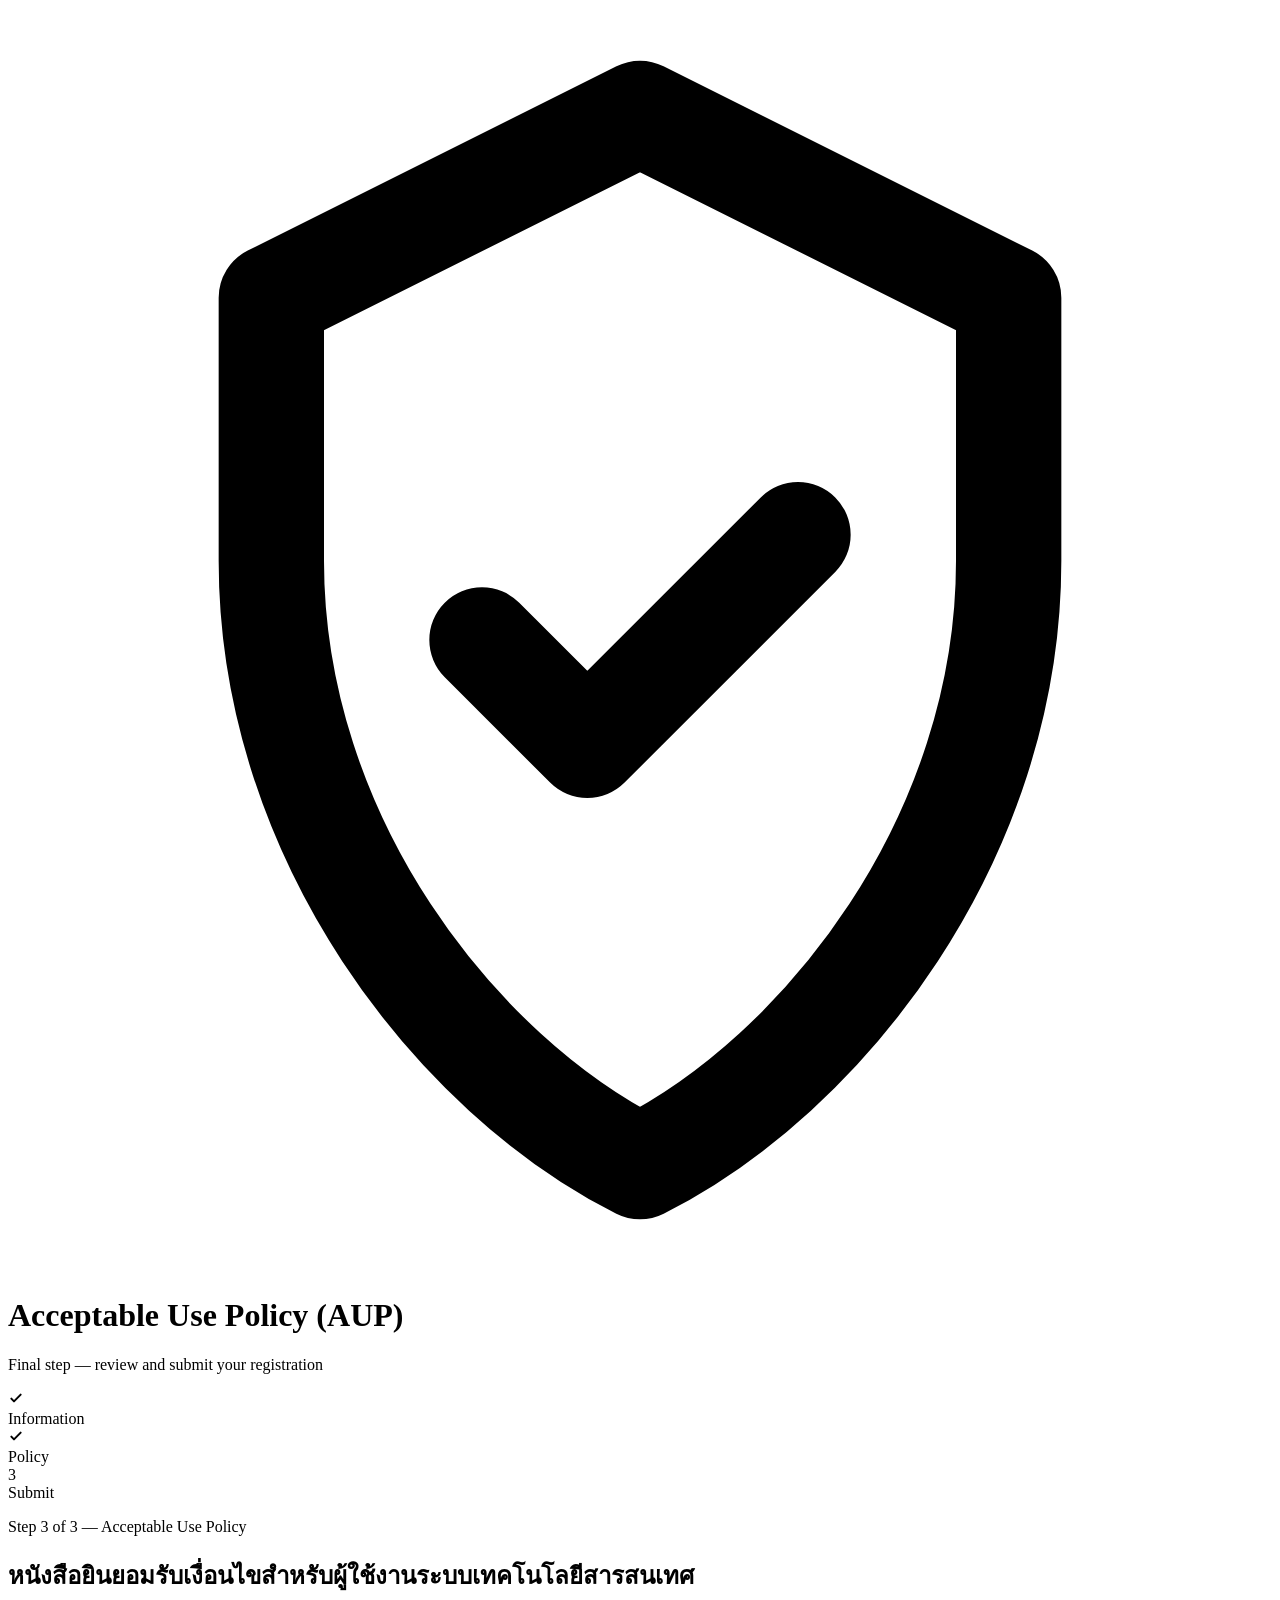
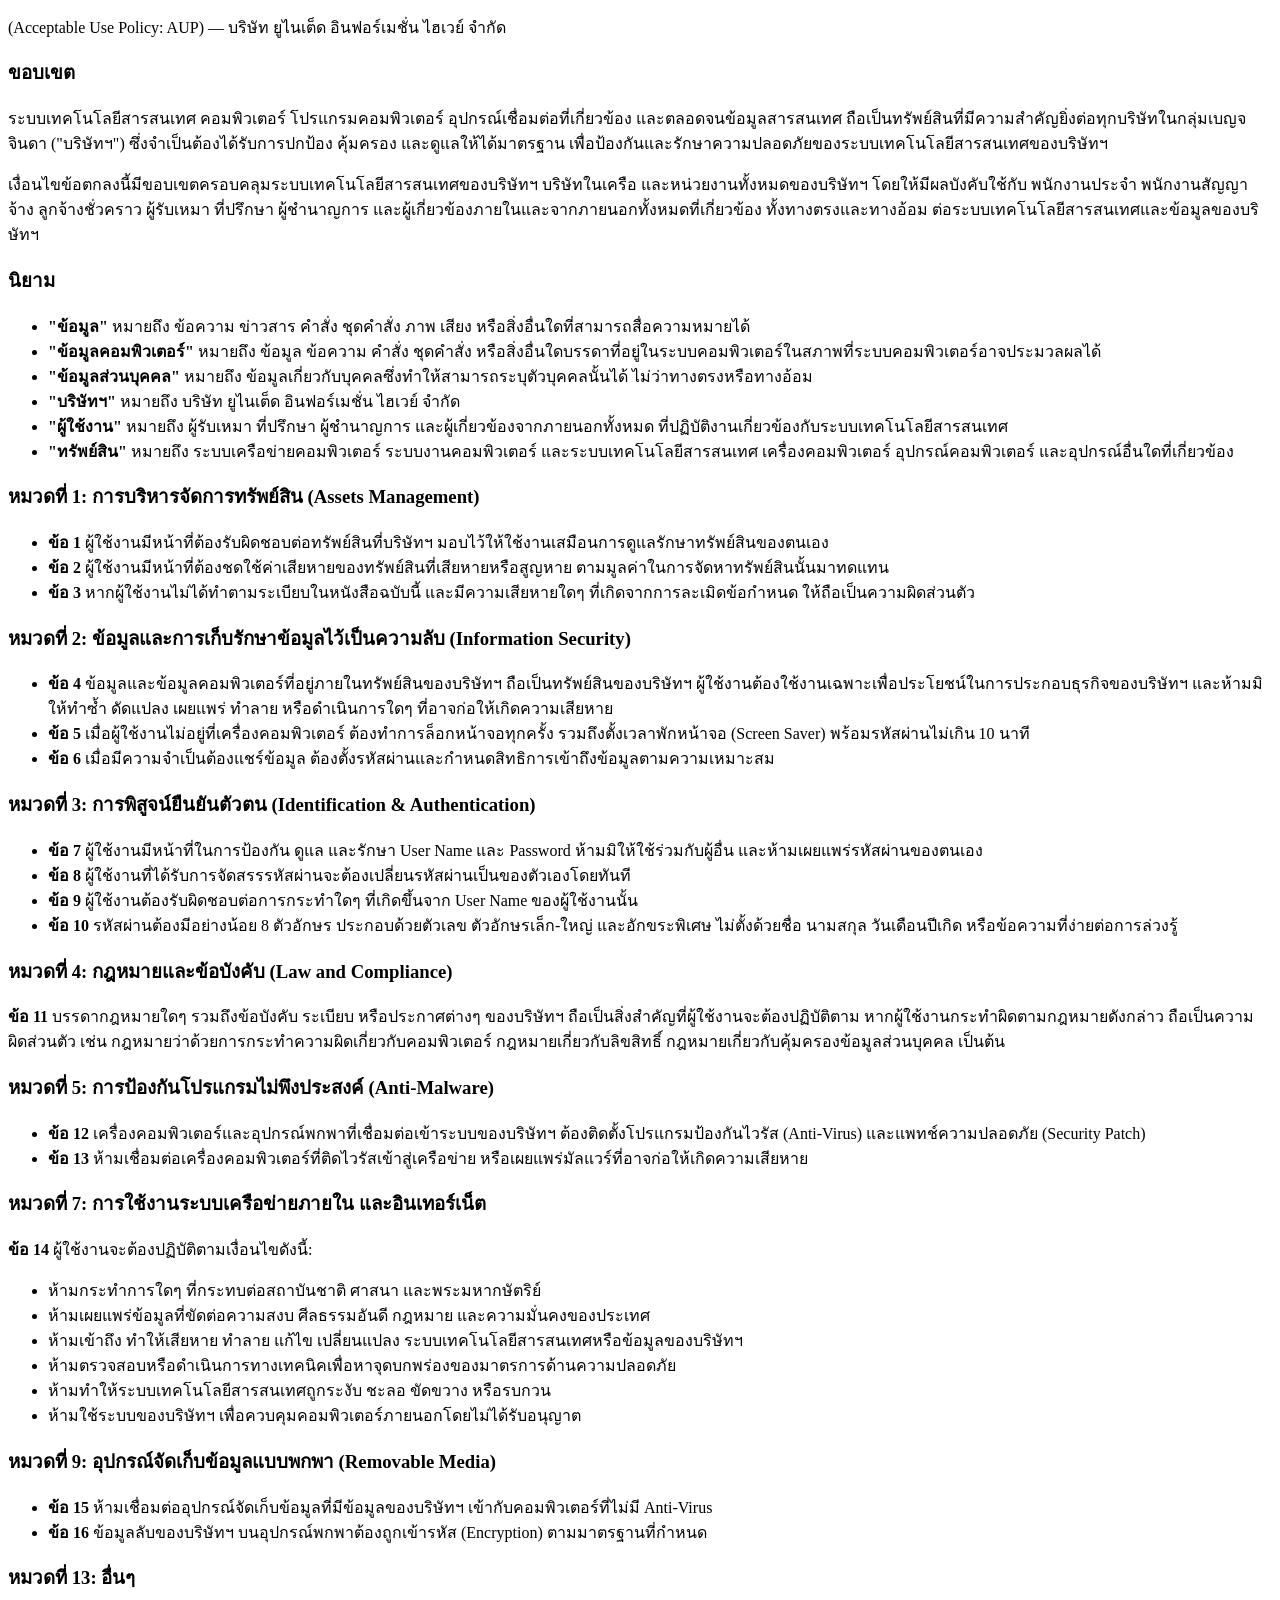
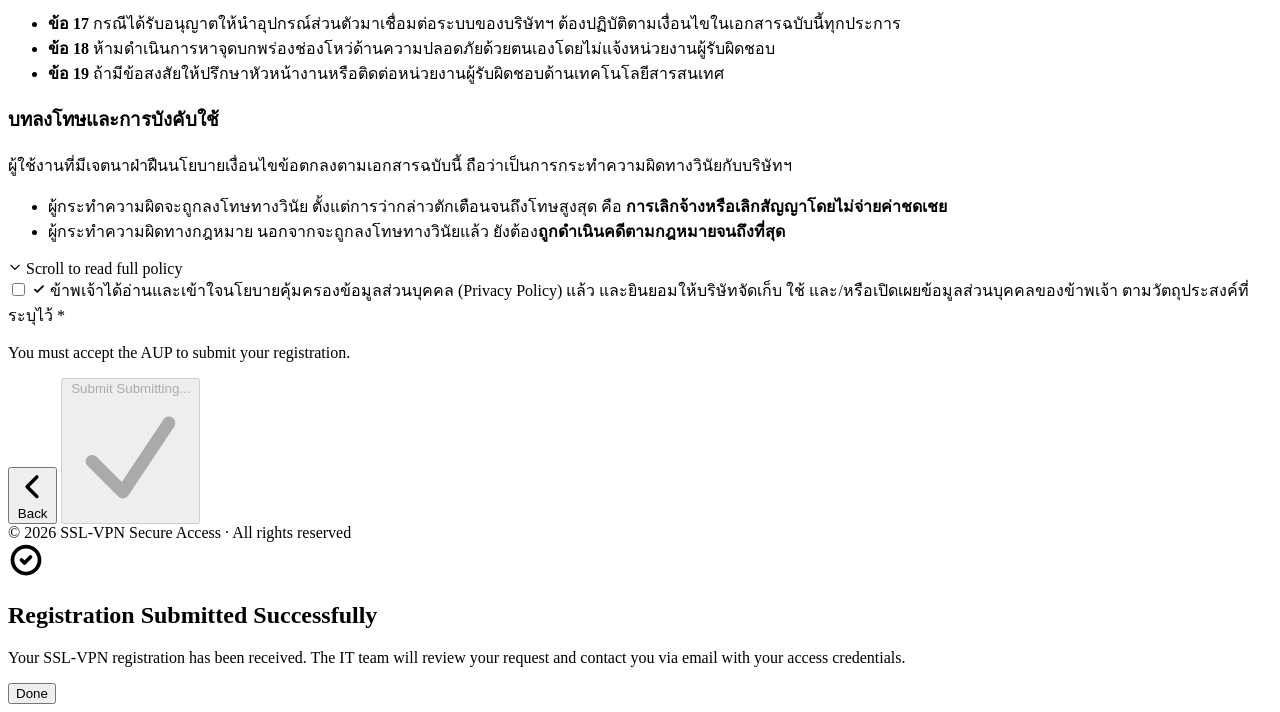
==== page3/index.html @ 798944b6 "feat: update consent text in AUP to include privacy policy acknowledgment" ====
<!DOCTYPE html>
<html lang="en">

<head>
  <meta charset="UTF-8" />
  <meta name="viewport" content="width=device-width, initial-scale=1.0" />
  <meta name="description" content="SSL-VPN Registration - Step 3: Acceptable Use Policy & Submission" />
  <title>Acceptable Use Policy (AUP) — SSL-VPN Registration</title>

  <!-- Google Fonts: Inter for clean corporate typography -->
  <link rel="preconnect" href="https://fonts.googleapis.com" />
  <link rel="preconnect" href="https://fonts.gstatic.com" crossorigin />
  <link href="https://fonts.googleapis.com/css2?family=Inter:wght@400;500;600;700&display=swap" rel="stylesheet" />

  <!-- Shared base stylesheet -->
  <link rel="stylesheet" href="../style.css" />
  <!-- Page 2 styles (reuse completed step, policy box, checkbox, split buttons) -->
  <link rel="stylesheet" href="../page2/page2.css" />
  <!-- Page 3 specific styles -->
  <link rel="stylesheet" href="page3.css" />
</head>

<body>

  <div class="page-wrapper">
    <!-- =====================
         Header / Branding
         ===================== -->
    <header class="form-header">
      <!-- Shield / VPN icon -->
      <div class="form-header__icon" aria-hidden="true">
        <svg xmlns="http://www.w3.org/2000/svg" fill="none" viewBox="0 0 24 24" stroke="currentColor" stroke-width="2">
          <path stroke-linecap="round" stroke-linejoin="round"
            d="M12 2l7 3.5v5c0 5.25-3.5 9.74-7 11.5C8.5 20.24 5 15.75 5 10.5v-5L12 2z" />
          <path stroke-linecap="round" stroke-linejoin="round" d="M9 12l2 2 4-4" />
        </svg>
      </div>
      <h1 class="form-header__title">Acceptable Use Policy (AUP)</h1>
      <p class="form-header__subtitle">Final step — review and submit your registration</p>
    </header>

    <!-- =====================
         Progress Indicator
         ===================== -->
    <nav class="progress" aria-label="Registration progress">
      <!-- Step 1 — Completed -->
      <div class="progress__step">
        <div class="progress__circle progress__circle--completed" aria-label="Step 1 completed">
          <svg xmlns="http://www.w3.org/2000/svg" fill="none" viewBox="0 0 24 24" stroke="currentColor" stroke-width="3"
            width="16" height="16">
            <path stroke-linecap="round" stroke-linejoin="round" d="M5 13l4 4L19 7" />
          </svg>
        </div>
        <span class="progress__label">Information</span>
      </div>

      <div class="progress__connector progress__connector--completed" aria-hidden="true"></div>

      <!-- Step 2 — Completed -->
      <div class="progress__step">
        <div class="progress__circle progress__circle--completed" aria-label="Step 2 completed">
          <svg xmlns="http://www.w3.org/2000/svg" fill="none" viewBox="0 0 24 24" stroke="currentColor" stroke-width="3"
            width="16" height="16">
            <path stroke-linecap="round" stroke-linejoin="round" d="M5 13l4 4L19 7" />
          </svg>
        </div>
        <span class="progress__label">Policy</span>
      </div>

      <div class="progress__connector progress__connector--completed" aria-hidden="true"></div>

      <!-- Step 3 — Active -->
      <div class="progress__step">
        <div class="progress__circle progress__circle--active" aria-current="step">3</div>
        <span class="progress__label progress__label--active">Submit</span>
      </div>
    </nav>

    <!-- =====================
         AUP Card
         ===================== -->
    <main class="card" role="main">
      <p class="card__section-title">Step 3 of 3 — Acceptable Use Policy</p>

      <form id="aupForm" novalidate>

        <!-- Scrollable AUP text area -->
        <div class="policy-box" id="policyBox" tabindex="0" aria-label="Acceptable Use Policy content">

          <h2 class="policy-box__heading">หนังสือยินยอมรับเงื่อนไขสำหรับผู้ใช้งานระบบเทคโนโลยีสารสนเทศ</h2>
          <p class="policy-box__date">(Acceptable Use Policy: AUP) — บริษัท ยูไนเต็ด อินฟอร์เมชั่น ไฮเวย์ จำกัด</p>

          <h3 class="policy-box__subheading">ขอบเขต</h3>
          <p class="policy-box__text">
            ระบบเทคโนโลยีสารสนเทศ คอมพิวเตอร์ โปรแกรมคอมพิวเตอร์ อุปกรณ์เชื่อมต่อที่เกี่ยวข้อง และตลอดจนข้อมูลสารสนเทศ
            ถือเป็นทรัพย์สินที่มีความสำคัญยิ่งต่อทุกบริษัทในกลุ่มเบญจจินดา ("บริษัทฯ") ซึ่งจำเป็นต้องได้รับการปกป้อง
            คุ้มครอง
            และดูแลให้ได้มาตรฐาน เพื่อป้องกันและรักษาความปลอดภัยของระบบเทคโนโลยีสารสนเทศของบริษัทฯ
          </p>
          <p class="policy-box__text">
            เงื่อนไขข้อตกลงนี้มีขอบเขตครอบคลุมระบบเทคโนโลยีสารสนเทศของบริษัทฯ บริษัทในเครือ และหน่วยงานทั้งหมดของบริษัทฯ
            โดยให้มีผลบังคับใช้กับ พนักงานประจำ พนักงานสัญญาจ้าง ลูกจ้างชั่วคราว ผู้รับเหมา ที่ปรึกษา ผู้ชำนาญการ
            และผู้เกี่ยวข้องภายในและจากภายนอกทั้งหมดที่เกี่ยวข้อง ทั้งทางตรงและทางอ้อม
            ต่อระบบเทคโนโลยีสารสนเทศและข้อมูลของบริษัทฯ
          </p>

          <h3 class="policy-box__subheading">นิยาม</h3>
          <ul class="policy-box__list">
            <li><strong>"ข้อมูล"</strong> หมายถึง ข้อความ ข่าวสาร คำสั่ง ชุดคำสั่ง ภาพ เสียง
              หรือสิ่งอื่นใดที่สามารถสื่อความหมายได้</li>
            <li><strong>"ข้อมูลคอมพิวเตอร์"</strong> หมายถึง ข้อมูล ข้อความ คําสั่ง ชุดคําสั่ง
              หรือสิ่งอื่นใดบรรดาที่อยู่ในระบบคอมพิวเตอร์ในสภาพที่ระบบคอมพิวเตอร์อาจประมวลผลได้</li>
            <li><strong>"ข้อมูลส่วนบุคคล"</strong> หมายถึง ข้อมูลเกี่ยวกับบุคคลซึ่งทำให้สามารถระบุตัวบุคคลนั้นได้
              ไม่ว่าทางตรงหรือทางอ้อม</li>
            <li><strong>"บริษัทฯ"</strong> หมายถึง บริษัท ยูไนเต็ด อินฟอร์เมชั่น ไฮเวย์ จำกัด</li>
            <li><strong>"ผู้ใช้งาน"</strong> หมายถึง ผู้รับเหมา ที่ปรึกษา ผู้ชำนาญการ และผู้เกี่ยวข้องจากภายนอกทั้งหมด
              ที่ปฏิบัติงานเกี่ยวข้องกับระบบเทคโนโลยีสารสนเทศ</li>
            <li><strong>"ทรัพย์สิน"</strong> หมายถึง ระบบเครือข่ายคอมพิวเตอร์ ระบบงานคอมพิวเตอร์
              และระบบเทคโนโลยีสารสนเทศ เครื่องคอมพิวเตอร์ อุปกรณ์คอมพิวเตอร์ และอุปกรณ์อื่นใดที่เกี่ยวข้อง</li>
          </ul>

          <h3 class="policy-box__subheading">หมวดที่ 1: การบริหารจัดการทรัพย์สิน (Assets Management)</h3>
          <ul class="policy-box__list">
            <li><strong>ข้อ 1</strong> ผู้ใช้งานมีหน้าที่ต้องรับผิดชอบต่อทรัพย์สินที่บริษัทฯ
              มอบไว้ให้ใช้งานเสมือนการดูแลรักษาทรัพย์สินของตนเอง</li>
            <li><strong>ข้อ 2</strong> ผู้ใช้งานมีหน้าที่ต้องชดใช้ค่าเสียหายของทรัพย์สินที่เสียหายหรือสูญหาย
              ตามมูลค่าในการจัดหาทรัพย์สินนั้นมาทดแทน</li>
            <li><strong>ข้อ 3</strong> หากผู้ใช้งานไม่ได้ทำตามระเบียบในหนังสือฉบับนี้ และมีความเสียหายใดๆ
              ที่เกิดจากการละเมิดข้อกำหนด ให้ถือเป็นความผิดส่วนตัว</li>
          </ul>

          <h3 class="policy-box__subheading">หมวดที่ 2: ข้อมูลและการเก็บรักษาข้อมูลไว้เป็นความลับ (Information Security)
          </h3>
          <ul class="policy-box__list">
            <li><strong>ข้อ 4</strong> ข้อมูลและข้อมูลคอมพิวเตอร์ที่อยู่ภายในทรัพย์สินของบริษัทฯ
              ถือเป็นทรัพย์สินของบริษัทฯ ผู้ใช้งานต้องใช้งานเฉพาะเพื่อประโยชน์ในการประกอบธุรกิจของบริษัทฯ
              และห้ามมิให้ทำซ้ำ ดัดแปลง เผยแพร่ ทำลาย หรือดำเนินการใดๆ ที่อาจก่อให้เกิดความเสียหาย</li>
            <li><strong>ข้อ 5</strong> เมื่อผู้ใช้งานไม่อยู่ที่เครื่องคอมพิวเตอร์ ต้องทำการล็อกหน้าจอทุกครั้ง
              รวมถึงตั้งเวลาพักหน้าจอ (Screen Saver) พร้อมรหัสผ่านไม่เกิน 10 นาที</li>
            <li><strong>ข้อ 6</strong> เมื่อมีความจำเป็นต้องแชร์ข้อมูล
              ต้องตั้งรหัสผ่านและกำหนดสิทธิการเข้าถึงข้อมูลตามความเหมาะสม</li>
          </ul>

          <h3 class="policy-box__subheading">หมวดที่ 3: การพิสูจน์ยืนยันตัวตน (Identification &amp; Authentication)</h3>
          <ul class="policy-box__list">
            <li><strong>ข้อ 7</strong> ผู้ใช้งานมีหน้าที่ในการป้องกัน ดูแล และรักษา User Name และ Password
              ห้ามมิให้ใช้ร่วมกับผู้อื่น และห้ามเผยแพร่รหัสผ่านของตนเอง</li>
            <li><strong>ข้อ 8</strong> ผู้ใช้งานที่ได้รับการจัดสรรรหัสผ่านจะต้องเปลี่ยนรหัสผ่านเป็นของตัวเองโดยทันที
            </li>
            <li><strong>ข้อ 9</strong> ผู้ใช้งานต้องรับผิดชอบต่อการกระทำใดๆ ที่เกิดขึ้นจาก User Name ของผู้ใช้งานนั้น
            </li>
            <li><strong>ข้อ 10</strong> รหัสผ่านต้องมีอย่างน้อย 8 ตัวอักษร ประกอบด้วยตัวเลข ตัวอักษรเล็ก-ใหญ่
              และอักขระพิเศษ ไม่ตั้งด้วยชื่อ นามสกุล วันเดือนปีเกิด หรือข้อความที่ง่ายต่อการล่วงรู้</li>
          </ul>

          <h3 class="policy-box__subheading">หมวดที่ 4: กฎหมายและข้อบังคับ (Law and Compliance)</h3>
          <p class="policy-box__text">
            <strong>ข้อ 11</strong> บรรดากฎหมายใดๆ รวมถึงข้อบังคับ ระเบียบ หรือประกาศต่างๆ ของบริษัทฯ
            ถือเป็นสิ่งสำคัญที่ผู้ใช้งานจะต้องปฏิบัติตาม
            หากผู้ใช้งานกระทำผิดตามกฎหมายดังกล่าว ถือเป็นความผิดส่วนตัว เช่น
            กฎหมายว่าด้วยการกระทำความผิดเกี่ยวกับคอมพิวเตอร์
            กฎหมายเกี่ยวกับลิขสิทธิ์ กฎหมายเกี่ยวกับคุ้มครองข้อมูลส่วนบุคคล เป็นต้น
          </p>

          <h3 class="policy-box__subheading">หมวดที่ 5: การป้องกันโปรแกรมไม่พึงประสงค์ (Anti-Malware)</h3>
          <ul class="policy-box__list">
            <li><strong>ข้อ 12</strong> เครื่องคอมพิวเตอร์และอุปกรณ์พกพาที่เชื่อมต่อเข้าระบบของบริษัทฯ
              ต้องติดตั้งโปรแกรมป้องกันไวรัส (Anti-Virus) และแพทช์ความปลอดภัย (Security Patch)</li>
            <li><strong>ข้อ 13</strong> ห้ามเชื่อมต่อเครื่องคอมพิวเตอร์ที่ติดไวรัสเข้าสู่เครือข่าย
              หรือเผยแพร่มัลแวร์ที่อาจก่อให้เกิดความเสียหาย</li>
          </ul>

          <h3 class="policy-box__subheading">หมวดที่ 7: การใช้งานระบบเครือข่ายภายใน และอินเทอร์เน็ต</h3>
          <p class="policy-box__text"><strong>ข้อ 14</strong> ผู้ใช้งานจะต้องปฏิบัติตามเงื่อนไขดังนี้:</p>
          <ul class="policy-box__list">
            <li>ห้ามกระทำการใดๆ ที่กระทบต่อสถาบันชาติ ศาสนา และพระมหากษัตริย์</li>
            <li>ห้ามเผยแพร่ข้อมูลที่ขัดต่อความสงบ ศีลธรรมอันดี กฎหมาย และความมั่นคงของประเทศ</li>
            <li>ห้ามเข้าถึง ทำให้เสียหาย ทำลาย แก้ไข เปลี่ยนแปลง ระบบเทคโนโลยีสารสนเทศหรือข้อมูลของบริษัทฯ</li>
            <li>ห้ามตรวจสอบหรือดำเนินการทางเทคนิคเพื่อหาจุดบกพร่องของมาตรการด้านความปลอดภัย</li>
            <li>ห้ามทำให้ระบบเทคโนโลยีสารสนเทศถูกระงับ ชะลอ ขัดขวาง หรือรบกวน</li>
            <li>ห้ามใช้ระบบของบริษัทฯ เพื่อควบคุมคอมพิวเตอร์ภายนอกโดยไม่ได้รับอนุญาต</li>
          </ul>

          <h3 class="policy-box__subheading">หมวดที่ 9: อุปกรณ์จัดเก็บข้อมูลแบบพกพา (Removable Media)</h3>
          <ul class="policy-box__list">
            <li><strong>ข้อ 15</strong> ห้ามเชื่อมต่ออุปกรณ์จัดเก็บข้อมูลที่มีข้อมูลของบริษัทฯ
              เข้ากับคอมพิวเตอร์ที่ไม่มี Anti-Virus</li>
            <li><strong>ข้อ 16</strong> ข้อมูลลับของบริษัทฯ บนอุปกรณ์พกพาต้องถูกเข้ารหัส (Encryption) ตามมาตรฐานที่กำหนด
            </li>
          </ul>

          <h3 class="policy-box__subheading">หมวดที่ 13: อื่นๆ</h3>
          <ul class="policy-box__list">
            <li><strong>ข้อ 17</strong> กรณีได้รับอนุญาตให้นำอุปกรณ์ส่วนตัวมาเชื่อมต่อระบบของบริษัทฯ
              ต้องปฏิบัติตามเงื่อนไขในเอกสารฉบับนี้ทุกประการ</li>
            <li><strong>ข้อ 18</strong>
              ห้ามดำเนินการหาจุดบกพร่องช่องโหว่ด้านความปลอดภัยด้วยตนเองโดยไม่แจ้งหน่วยงานผู้รับผิดชอบ</li>
            <li><strong>ข้อ 19</strong>
              ถ้ามีข้อสงสัยให้ปรึกษาหัวหน้างานหรือติดต่อหน่วยงานผู้รับผิดชอบด้านเทคโนโลยีสารสนเทศ</li>
          </ul>

          <h3 class="policy-box__subheading">บทลงโทษและการบังคับใช้</h3>
          <p class="policy-box__text">
            ผู้ใช้งานที่มีเจตนาฝ่าฝืนนโยบายเงื่อนไขข้อตกลงตามเอกสารฉบับนี้ ถือว่าเป็นการกระทำความผิดทางวินัยกับบริษัทฯ
          </p>
          <ul class="policy-box__list">
            <li>ผู้กระทำความผิดจะถูกลงโทษทางวินัย ตั้งแต่การว่ากล่าวตักเตือนจนถึงโทษสูงสุด คือ
              <strong>การเลิกจ้างหรือเลิกสัญญาโดยไม่จ่ายค่าชดเชย</strong>
            </li>
            <li>ผู้กระทำความผิดทางกฎหมาย นอกจากจะถูกลงโทษทางวินัยแล้ว
              ยังต้อง<strong>ถูกดำเนินคดีตามกฎหมายจนถึงที่สุด</strong></li>
          </ul>

        </div>

        <!-- Scroll hint indicator -->
        <div class="scroll-hint" id="scrollHint">
          <svg xmlns="http://www.w3.org/2000/svg" fill="none" viewBox="0 0 24 24" stroke="currentColor" stroke-width="2"
            width="14" height="14">
            <path stroke-linecap="round" stroke-linejoin="round" d="M19 9l-7 7-7-7" />
          </svg>
          <span>Scroll to read full policy</span>
        </div>

        <!-- AUP Consent checkbox -->
        <div class="consent" id="consentField">
          <label class="consent__label" for="aupCheckbox">
            <input type="checkbox" id="aupCheckbox" name="aupConsent" class="consent__input" required />
            <span class="consent__checkmark" aria-hidden="true">
              <svg xmlns="http://www.w3.org/2000/svg" fill="none" viewBox="0 0 24 24" stroke="currentColor"
                stroke-width="3" width="14" height="14">
                <path stroke-linecap="round" stroke-linejoin="round" d="M5 13l4 4L19 7" />
              </svg>
            </span>
            <span class="consent__text">
              ข้าพเจ้าได้อ่านและเข้าใจนโยบายคุ้มครองข้อมูลส่วนบุคคล (Privacy Policy) แล้ว และยินยอมให้บริษัทจัดเก็บ ใช้ และ/หรือเปิดเผยข้อมูลส่วนบุคคลของข้าพเจ้า ตามวัตถุประสงค์ที่ระบุไว้
              <span class="required" aria-label="required">*</span>
            </span>
          </label>
          <p class="field__error" id="aupError" role="alert">
            You must accept the AUP to submit your registration.
          </p>
        </div>

        <!-- Actions — Back & Submit -->
        <div class="actions actions--split">
          <button type="button" id="backBtn" class="btn btn--secondary">
            <svg class="btn__arrow btn__arrow--back" xmlns="http://www.w3.org/2000/svg" fill="none" viewBox="0 0 24 24"
              stroke="currentColor" stroke-width="2.5">
              <path stroke-linecap="round" stroke-linejoin="round" d="M15 19l-7-7 7-7" />
            </svg>
            <span class="btn__text">Back</span>
          </button>

          <button type="submit" id="submitBtn" class="btn btn--primary btn--submit" disabled>
            <span class="btn__text">Submit</span>
            <span class="btn__loading-text">Submitting...</span>
            <!-- Submit icon -->
            <svg class="btn__arrow" xmlns="http://www.w3.org/2000/svg" fill="none" viewBox="0 0 24 24"
              stroke="currentColor" stroke-width="2.5">
              <path stroke-linecap="round" stroke-linejoin="round" d="M4.5 12.75l6 6 9-13.5" />
            </svg>
            <!-- Loading spinner -->
            <span class="btn__spinner" aria-hidden="true"></span>
          </button>
        </div>

      </form>
    </main>

    <!-- Footer -->
    <footer class="page-footer">
      &copy; 2026 SSL-VPN Secure Access &middot; All rights reserved
    </footer>
  </div>

  <!-- =====================
       Success / Error Modal Overlay
       ===================== -->
  <div class="modal-overlay" id="modalOverlay" role="dialog" aria-modal="true" aria-hidden="true">
    <div class="modal" id="modal">

      <!-- Success state -->
      <div class="modal__content modal__content--success" id="modalSuccess">
        <div class="modal__icon modal__icon--success">
          <svg xmlns="http://www.w3.org/2000/svg" fill="none" viewBox="0 0 24 24" stroke="currentColor"
            stroke-width="2.5" width="36" height="36">
            <path stroke-linecap="round" stroke-linejoin="round" d="M9 12l2 2 4-4m6 2a9 9 0 11-18 0 9 9 0 0118 0z" />
          </svg>
        </div>
        <h2 class="modal__title">Registration Submitted Successfully</h2>
        <p class="modal__message">
          Your SSL-VPN registration has been received. The IT team will review your request
          and contact you via email with your access credentials.
        </p>
        <div class="modal__summary" id="modalSummary">
          <!-- Populated dynamically -->
        </div>
        <button class="btn btn--primary btn--modal" id="modalCloseBtn" type="button">
          <span class="btn__text">Done</span>
        </button>
      </div>

      <!-- Error state -->
      <div class="modal__content modal__content--error" id="modalError" style="display:none;">
        <div class="modal__icon modal__icon--error">
          <svg xmlns="http://www.w3.org/2000/svg" fill="none" viewBox="0 0 24 24" stroke="currentColor"
            stroke-width="2.5" width="36" height="36">
            <path stroke-linecap="round" stroke-linejoin="round"
              d="M12 9v3.75m9-.75a9 9 0 11-18 0 9 9 0 0118 0zm-9 3.75h.008v.008H12v-.008z" />
          </svg>
        </div>
        <h2 class="modal__title modal__title--error">Submission Failed</h2>
        <p class="modal__message" id="errorMessage">
          An error occurred while submitting your registration. Please try again.
        </p>
        <div class="modal__actions">
          <button class="btn btn--secondary btn--modal" id="errorCloseBtn" type="button">
            <span class="btn__text">Close</span>
          </button>
          <button class="btn btn--primary btn--modal" id="retryBtn" type="button">
            <span class="btn__text">Retry</span>
          </button>
        </div>
      </div>

    </div>
  </div>

  <!-- JavaScript — AUP consent, Google Form submission, modal -->
  <script src="page3.js"></script>

</body>

</html>
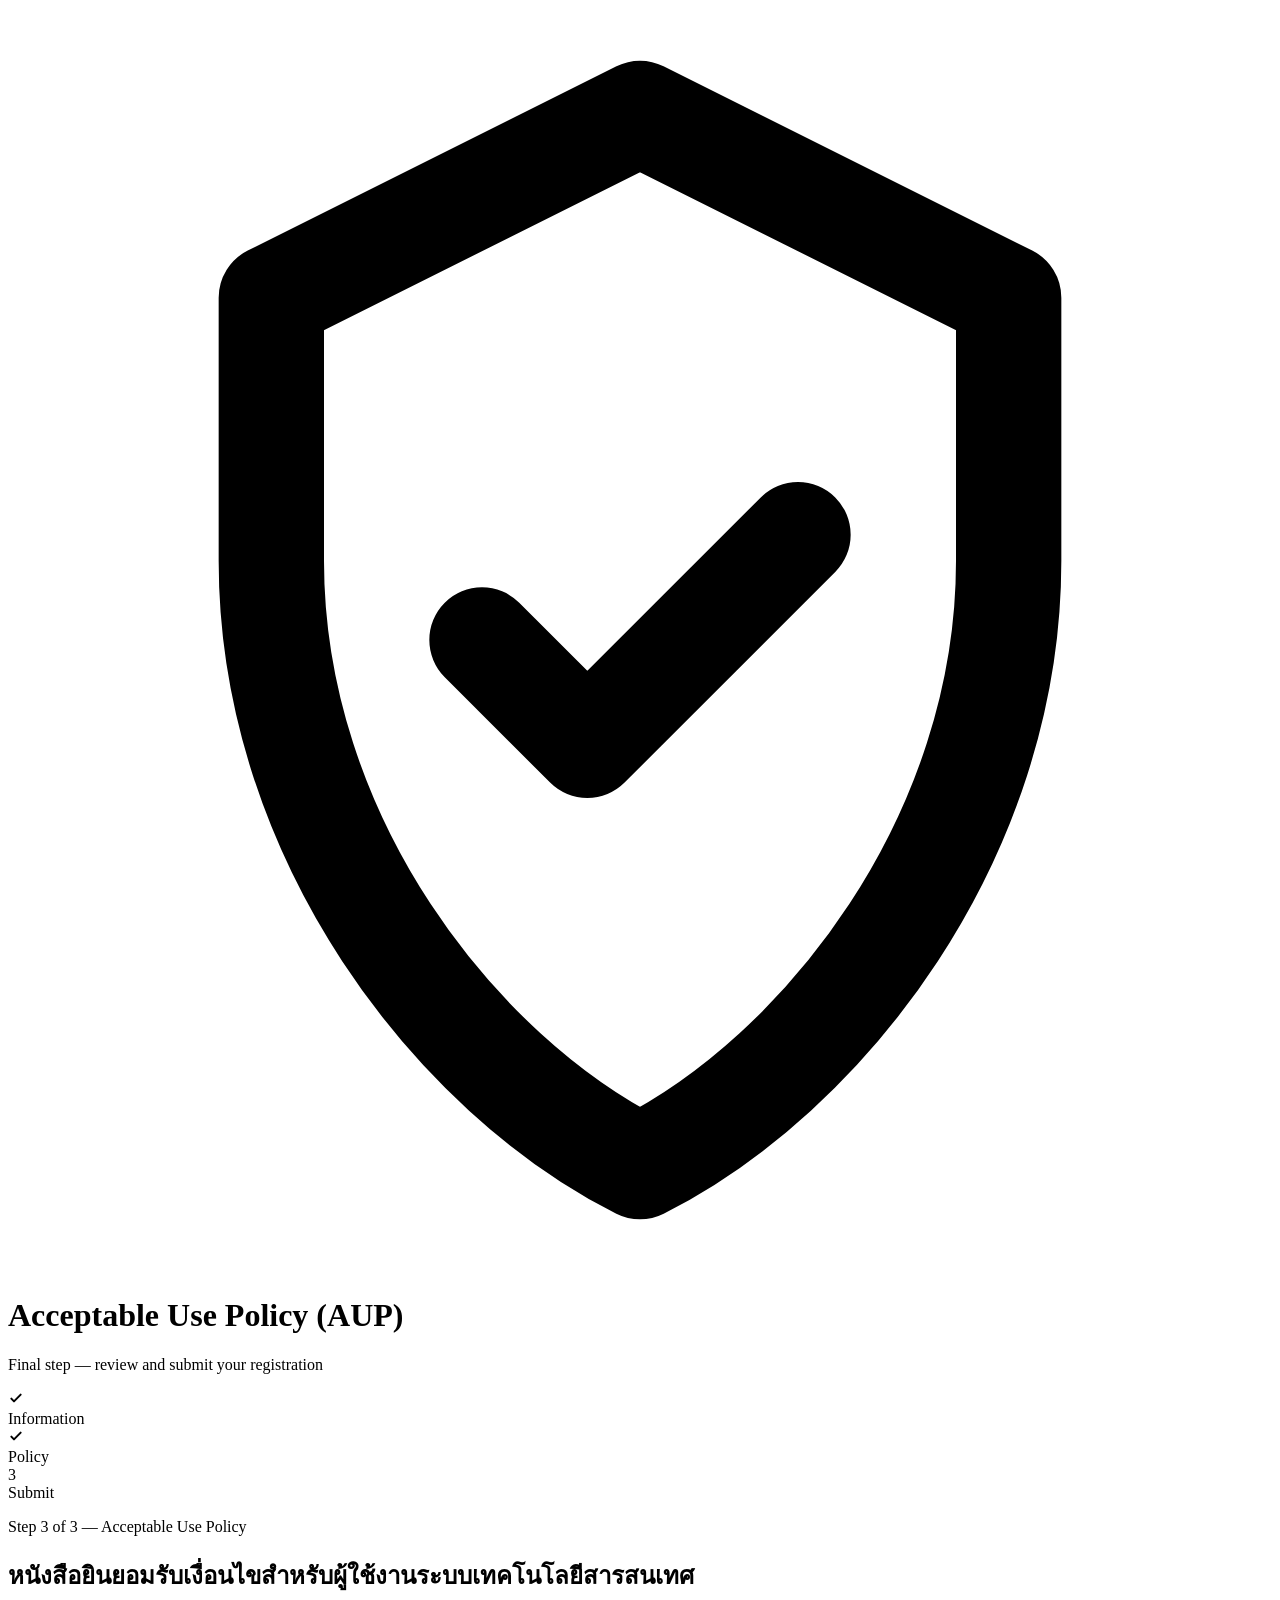
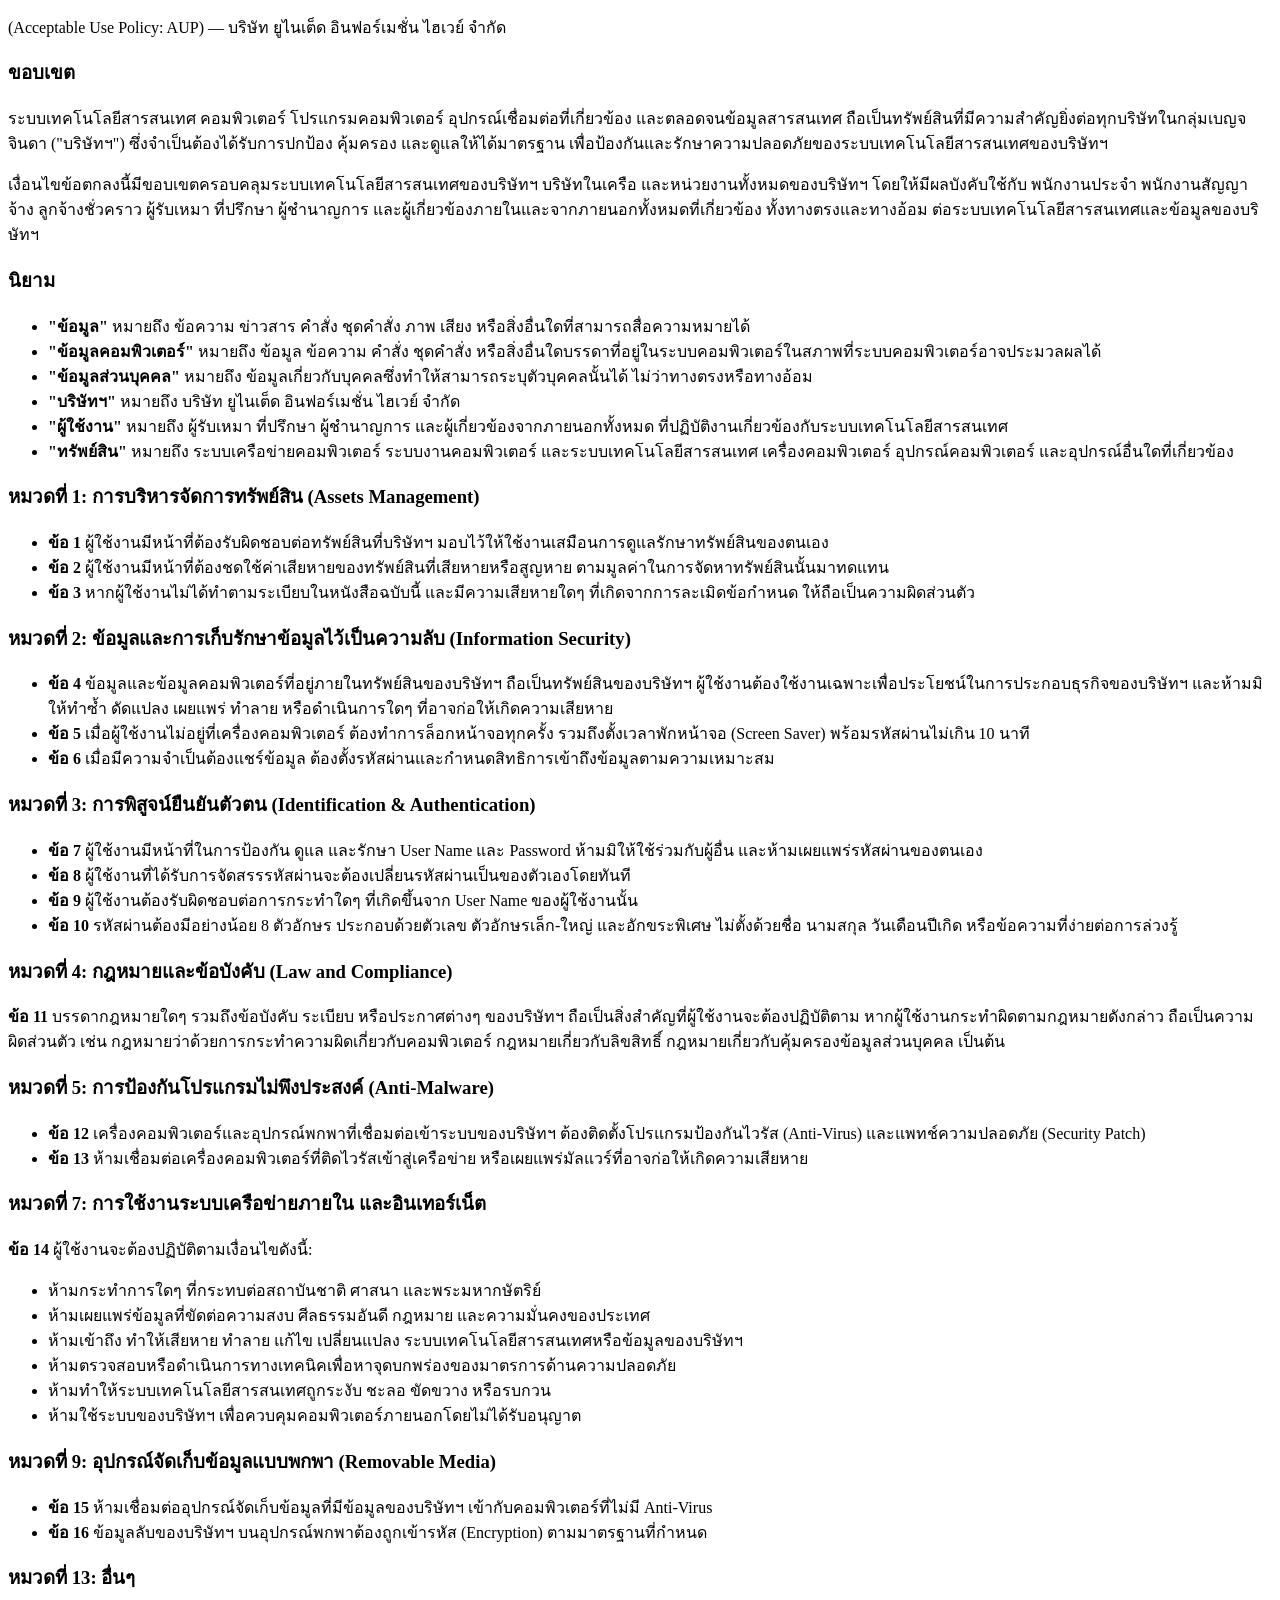
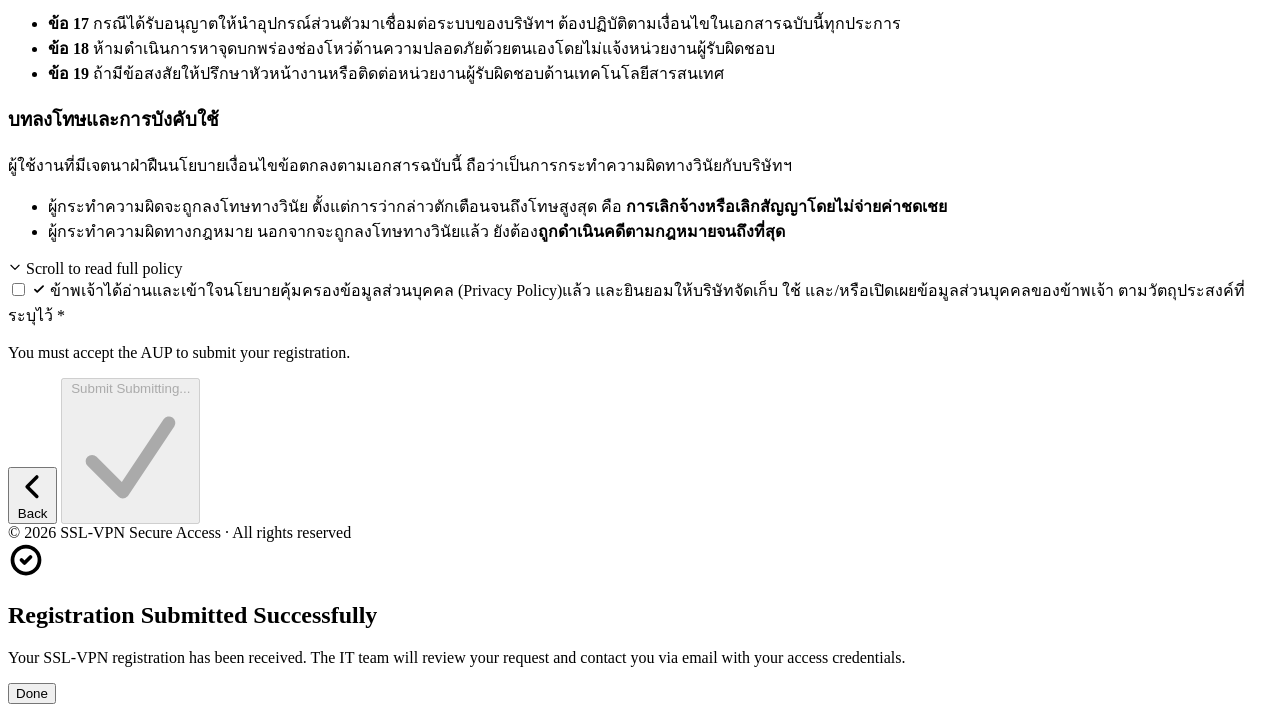
==== commit 3ec659e6: "Remove unused CSS file and update consent text in HTML for clarity" ====
--- a/page3/index.html
+++ b/page3/index.html
@@ -233,7 +233,7 @@
               </svg>
             </span>
             <span class="consent__text">
-              ข้าพเจ้าได้อ่านและเข้าใจนโยบายคุ้มครองข้อมูลส่วนบุคคล (Privacy Policy) แล้ว และยินยอมให้บริษัทจัดเก็บ ใช้ และ/หรือเปิดเผยข้อมูลส่วนบุคคลของข้าพเจ้า ตามวัตถุประสงค์ที่ระบุไว้
+              ข้าพเจ้าได้อ่านและเข้าใจนโยบายคุ้มครองข้อมูลส่วนบุคคล (Privacy Policy)แล้ว และยินยอมให้บริษัทจัดเก็บ ใช้ และ/หรือเปิดเผยข้อมูลส่วนบุคคลของข้าพเจ้า ตามวัตถุประสงค์ที่ระบุไว้
               <span class="required" aria-label="required">*</span>
             </span>
           </label>
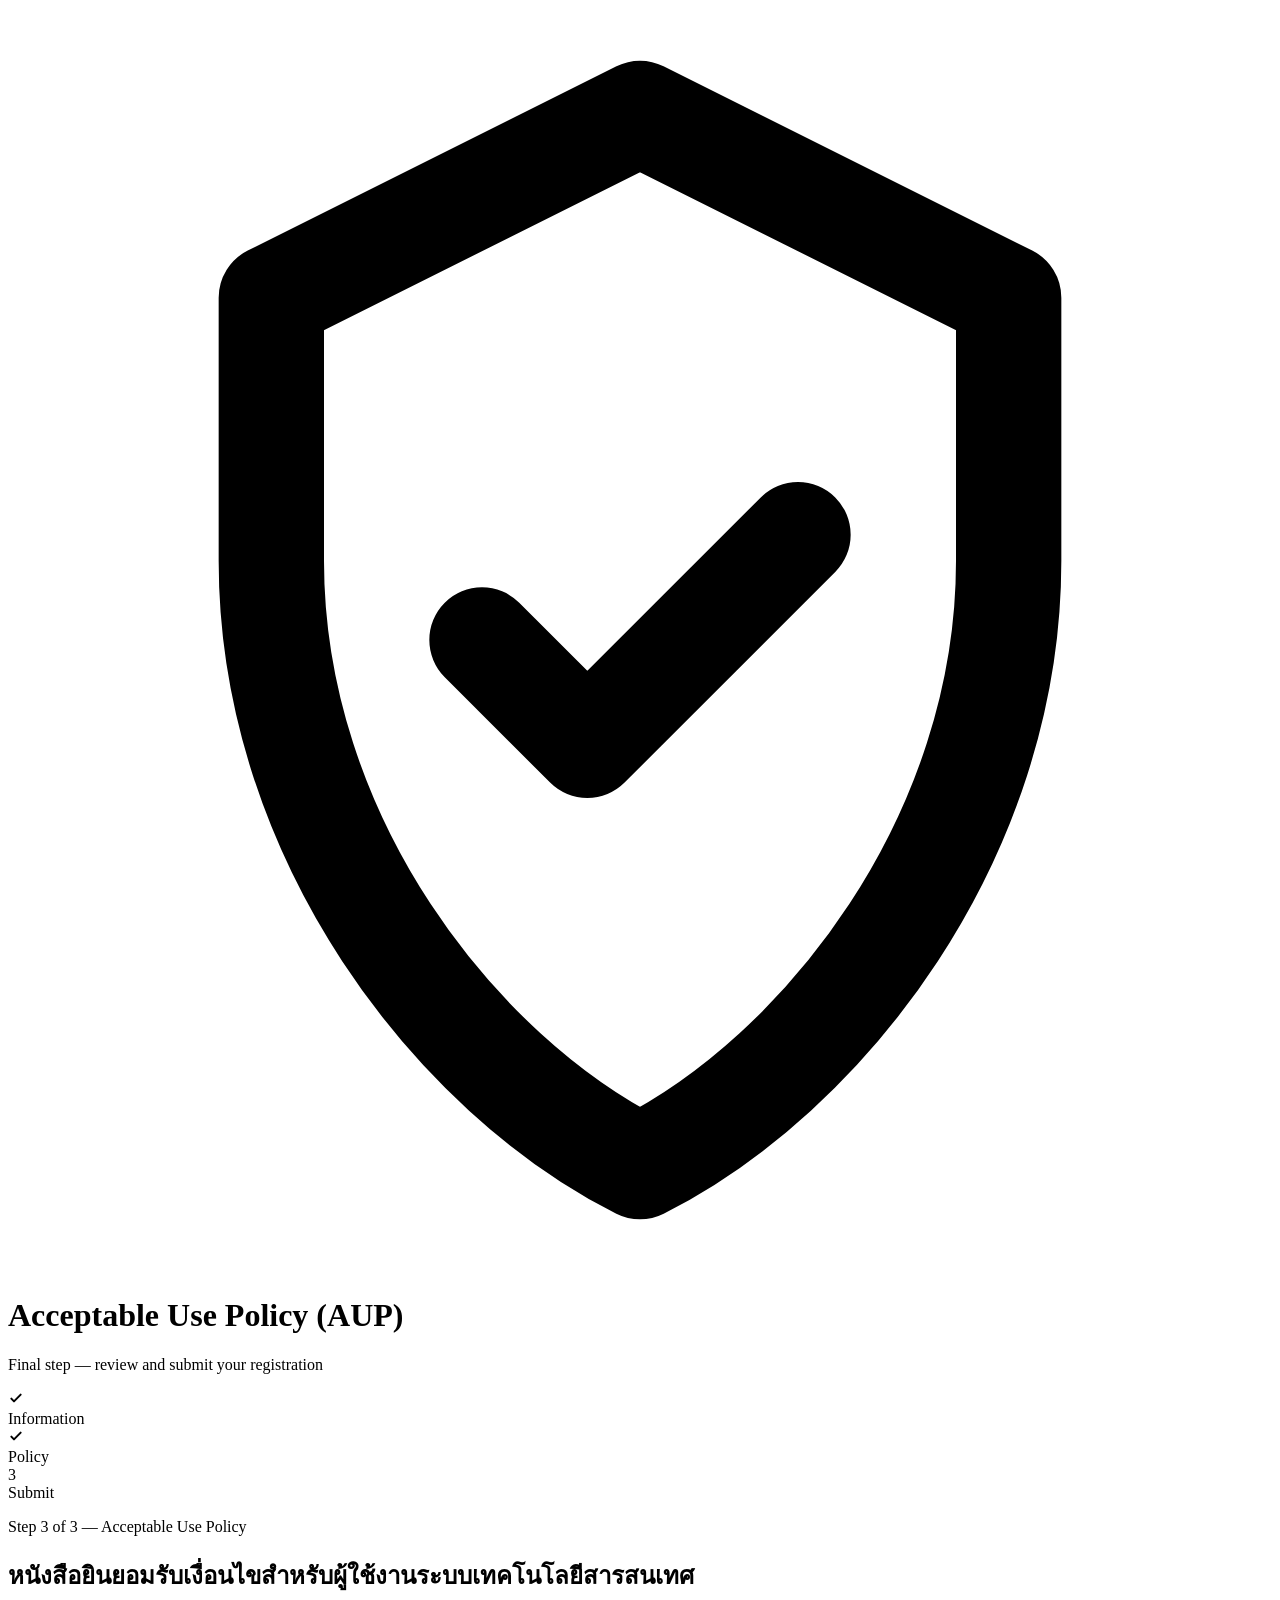
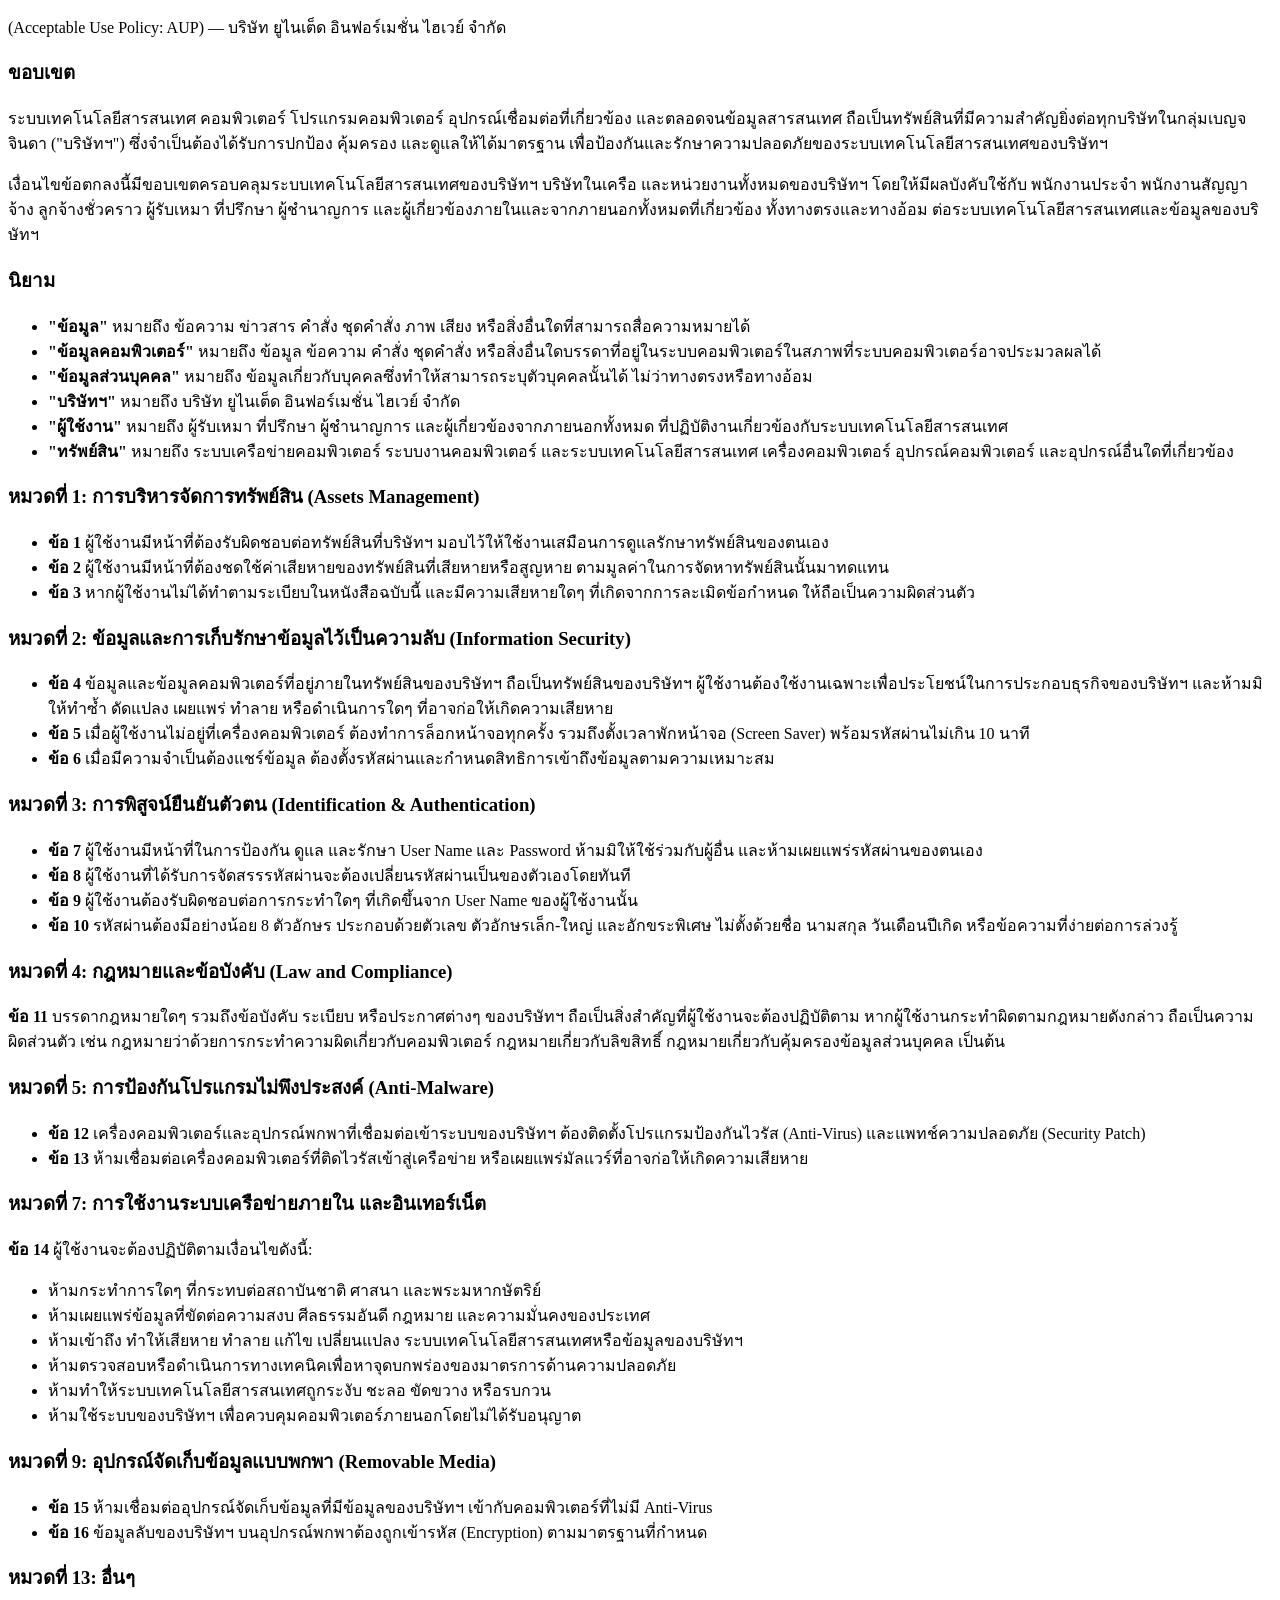
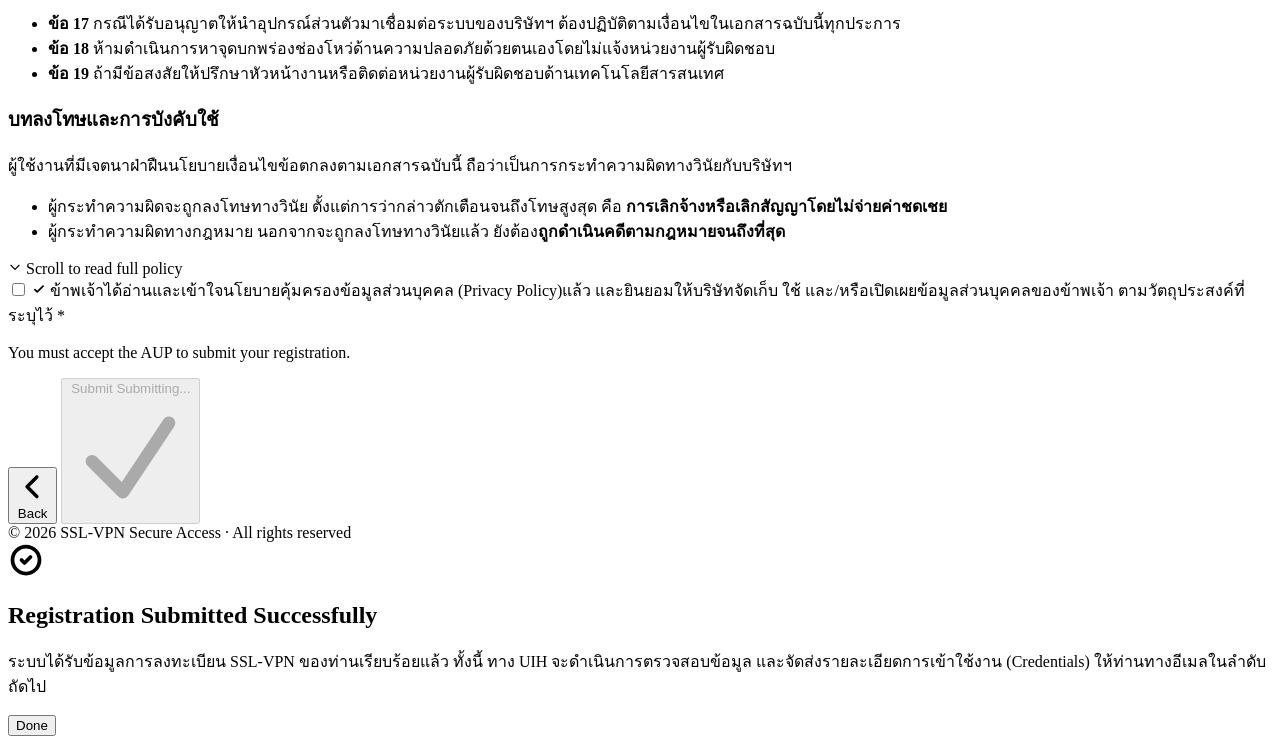
==== commit b61df2d9: "feat: update success message in registration modal to Thai language" ====
--- a/page3/index.html
+++ b/page3/index.html
@@ -290,8 +290,7 @@
         </div>
         <h2 class="modal__title">Registration Submitted Successfully</h2>
         <p class="modal__message">
-          Your SSL-VPN registration has been received. The IT team will review your request
-          and contact you via email with your access credentials.
+          ระบบได้รับข้อมูลการลงทะเบียน SSL-VPN ของท่านเรียบร้อยแล้ว ทั้งนี้ ทาง UIH จะดำเนินการตรวจสอบข้อมูล และจัดส่งรายละเอียดการเข้าใช้งาน (Credentials) ให้ท่านทางอีเมลในลำดับถัดไป
         </p>
         <div class="modal__summary" id="modalSummary">
           <!-- Populated dynamically -->
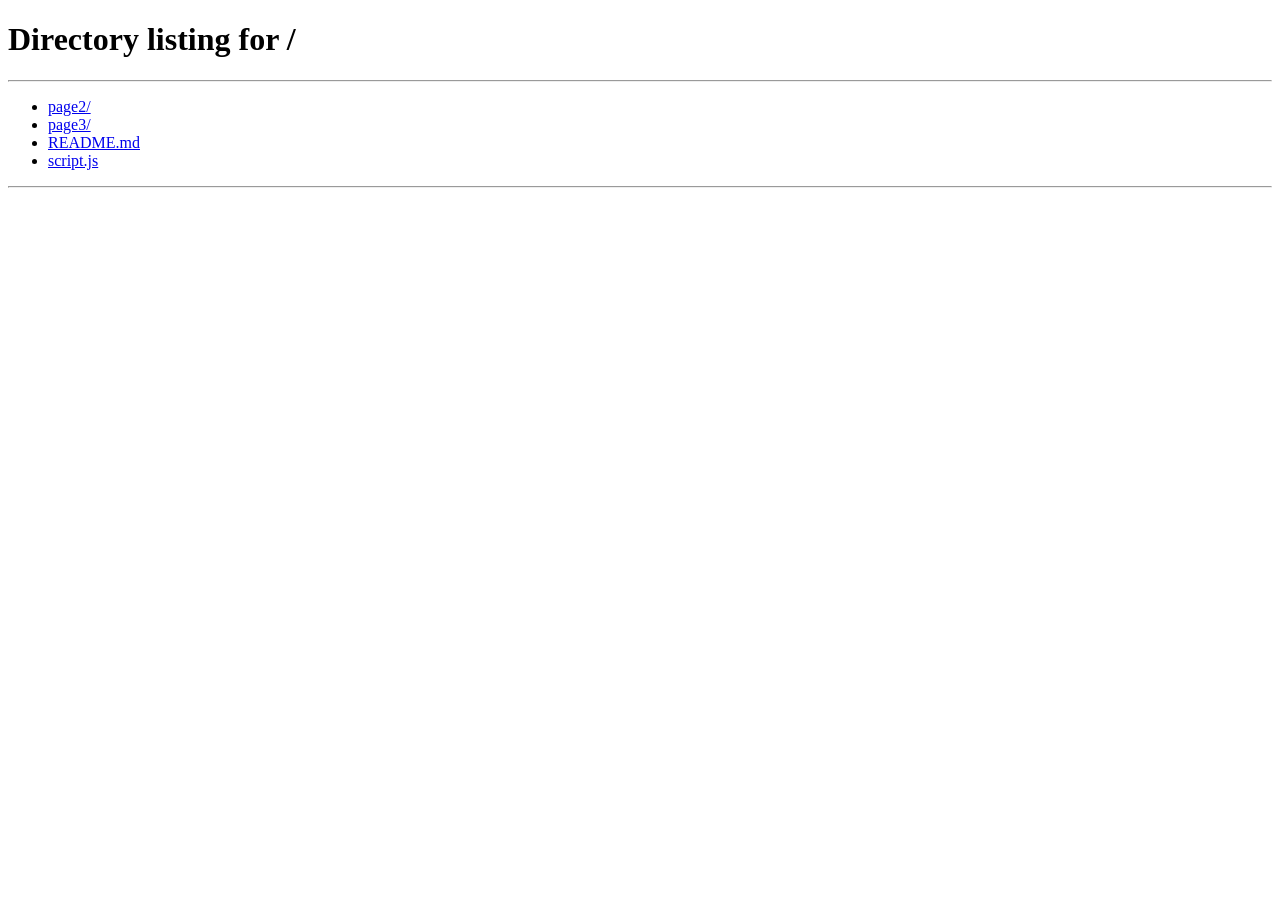
==== commit 94f8f712: "feat: add page2 and page3 templates for SSL VPN registration flow" ====
--- a/page3/index.html
+++ b/page3/index.html
@@ -233,7 +233,8 @@
               </svg>
             </span>
             <span class="consent__text">
-              ข้าพเจ้าได้อ่านและเข้าใจนโยบายคุ้มครองข้อมูลส่วนบุคคล (Privacy Policy)แล้ว และยินยอมให้บริษัทจัดเก็บ ใช้ และ/หรือเปิดเผยข้อมูลส่วนบุคคลของข้าพเจ้า ตามวัตถุประสงค์ที่ระบุไว้
+              ข้าพเจ้าได้อ่านและเข้าใจนโยบายคุ้มครองข้อมูลส่วนบุคคล (Privacy Policy)แล้ว และยินยอมให้บริษัทจัดเก็บ ใช้
+              และ/หรือเปิดเผยข้อมูลส่วนบุคคลของข้าพเจ้า ตามวัตถุประสงค์ที่ระบุไว้
               <span class="required" aria-label="required">*</span>
             </span>
           </label>
@@ -290,7 +291,7 @@
         </div>
         <h2 class="modal__title">Registration Submitted Successfully</h2>
         <p class="modal__message">
-          ระบบได้รับข้อมูลการลงทะเบียน SSL-VPN ของท่านเรียบร้อยแล้ว ทั้งนี้ ทาง UIH จะดำเนินการตรวจสอบข้อมูล และจัดส่งรายละเอียดการเข้าใช้งาน (Credentials) ให้ท่านทางอีเมลในลำดับถัดไป
+          ข้าพเจ้าได้อ่านและยินยอมปฏิบัติตามนโยบาย AUP ของบริษัทฯ และยอมรับเงื่อนไขทุกประการ
         </p>
         <div class="modal__summary" id="modalSummary">
           <!-- Populated dynamically -->
